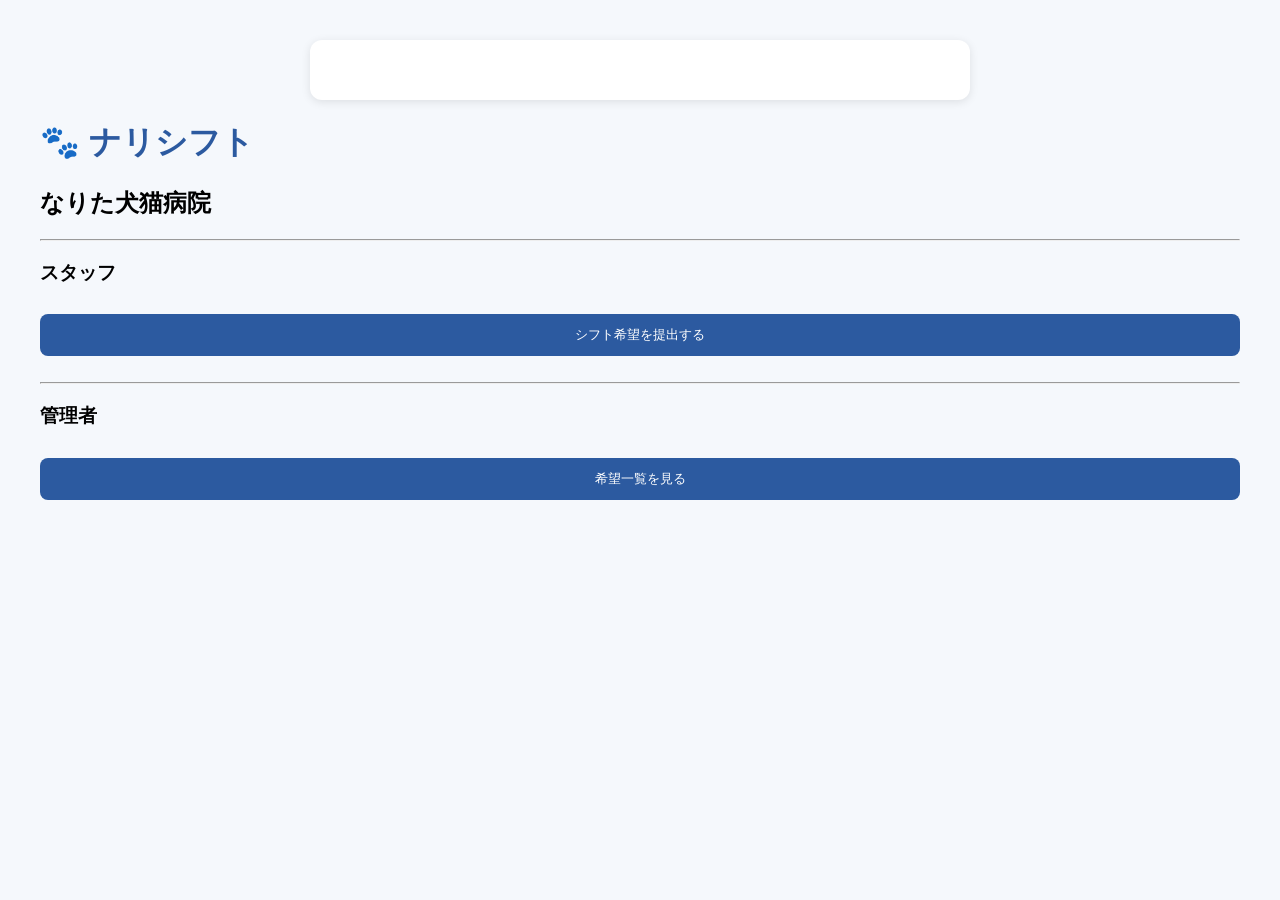
==== index.html @ 9a871ef3 "ナリシフト初回登録" ====
<!DOCTYPE html>
<html lang="ja">
<head>
    <meta charset="UTF-8">
    <meta name="viewport" content="width=device-width, initial-scale=1.0">
    <title>ナリシフト</title>
    <link rel="stylesheet" href="style.css">
</head>
<body>
   <div class="container"></div> 

    <h1>🐾 ナリシフト</h1>

    <h2>なりた犬猫病院</h2>

    <hr>

    <h3>スタッフ</h3>

    <a href="staff.html">
    <button>シフト希望を提出する</button>
</a>

    <br><br>

    <hr>

    <h3>管理者</h3>

    <a href="manager.html">
    <button>希望一覧を見る</button>
</a>
</div>
</body>
</html>
---- style.css ----
body {
    font-family: sans-serif;
    background-color: #f5f8fc;
    margin: 40px;
}

h1 {
    color: #2c5aa0;
}

button {
    background-color: #2c5aa0;
    color: white;
    border: none;
    padding: 12px 20px;
    border-radius: 8px;
    cursor: pointer;
}

button:hover {
    opacity: 0.9;
}
.container {
    max-width: 600px;
    margin: auto;
    background: white;
    padding: 30px;
    border-radius: 12px;
    box-shadow: 0 2px 10px rgba(0,0,0,0.1);
}

button {
    width: 100%;
    margin-top: 10px;
}
/* ===== カレンダー ===== */

#calendar{
    display:grid;
    grid-template-columns:repeat(7,1fr);
    gap:8px;
    margin-top:20px;
}

#calendar button{

    height:60px;

    border-radius:12px;

    border:1px solid #cfd8dc;

    background:white;
color: black;
    cursor:pointer;

    font-size:18px;

    transition:0.2s;
}

#calendar button:hover{

    background:#dff3e3;

}
#calendar div{

    text-align:center;

    font-weight:bold;

    color:#4F9E60;

}
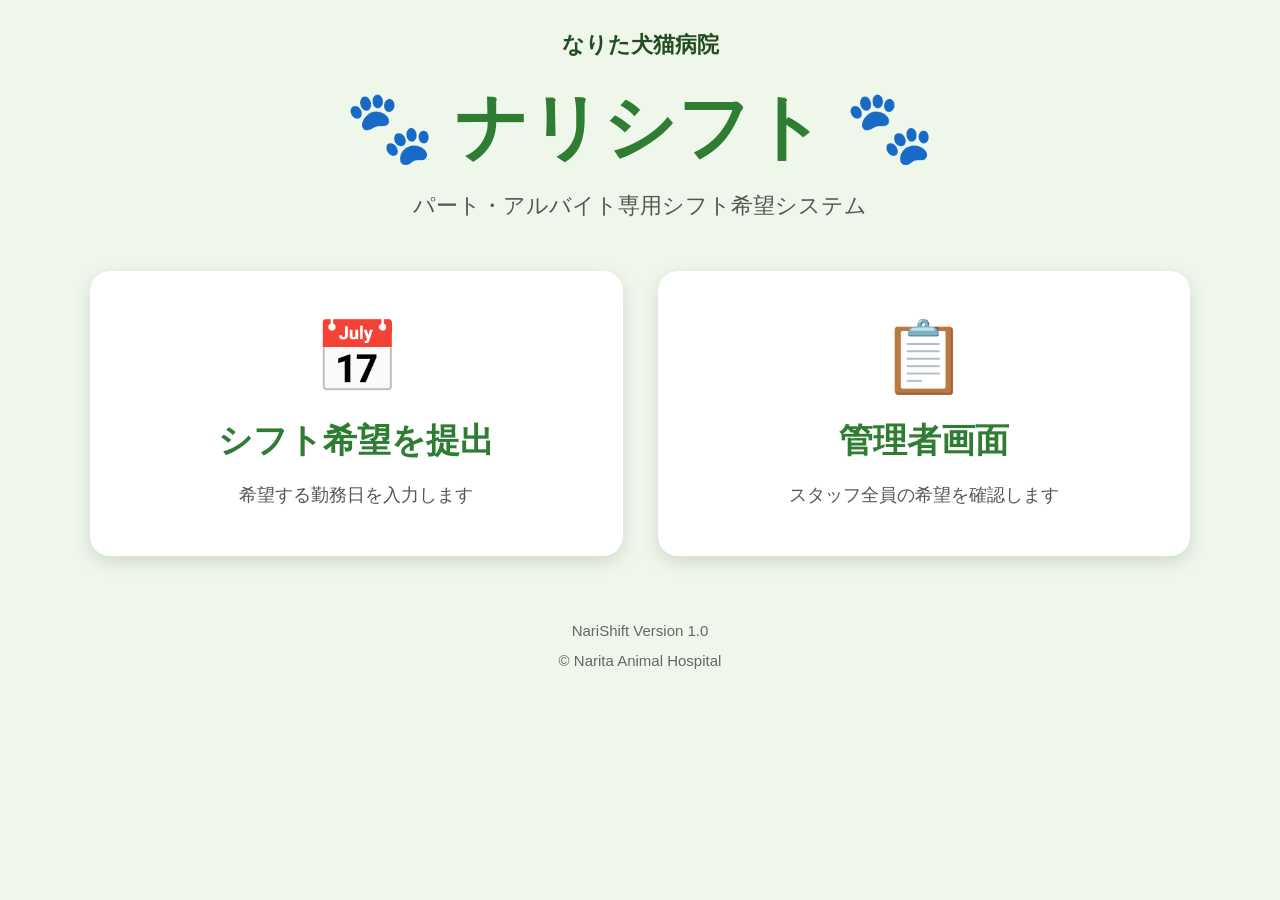
==== commit 084c4cb8: "スタッフ画面と管理者画面のカレンダー機能を実装" ====
--- a/index.html
+++ b/index.html
@@ -4,32 +4,92 @@
     <meta charset="UTF-8">
     <meta name="viewport" content="width=device-width, initial-scale=1.0">
     <title>ナリシフト</title>
+
     <link rel="stylesheet" href="style.css">
 </head>
+
 <body>
-   <div class="container"></div> 
 
-    <h1>🐾 ナリシフト</h1>
+<div class="container">
 
-    <h2>なりた犬猫病院</h2>
+    <!-- ヘッダー -->
+    <header class="header">
 
-    <hr>
+        <div class="hospital-name">
+            なりた犬猫病院
+        </div>
 
-    <h3>スタッフ</h3>
+        <h1 class="title">
+            🐾 ナリシフト 🐾
+        </h1>
 
-    <a href="staff.html">
-    <button>シフト希望を提出する</button>
-</a>
+        <p class="subtitle">
+            パート・アルバイト専用シフト希望システム
+        </p>
 
-    <br><br>
+    </header>
 
-    <hr>
+    <!-- メニュー -->
+    <main>
 
-    <h3>管理者</h3>
+        <div class="menu-grid">
 
-    <a href="manager.html">
-    <button>希望一覧を見る</button>
-</a>
+            <div class="menu-card"
+                 onclick="goStaff()">
+
+                <div class="icon">
+                    📅
+                </div>
+
+                <h2>
+                    シフト希望を提出
+                </h2>
+
+                <p>
+                    希望する勤務日を入力します
+                </p>
+
+            </div>
+
+            <div class="menu-card"
+                 onclick="goManager()">
+
+                <div class="icon">
+                    📋
+                </div>
+
+                <h2>
+                    管理者画面
+                </h2>
+
+                <p>
+                    スタッフ全員の希望を確認します
+                </p>
+
+            </div>
+
+        </div>
+
+    </main>
+
+    <!-- フッター -->
+
+    <footer class="footer">
+
+        <p>
+            NariShift Version 1.0
+        </p>
+
+        <p>
+            © Narita Animal Hospital
+        </p>
+
+    </footer>
+
 </div>
+
+<script src="script.js"></script>
+
 </body>
 </html>
+
--- a/style.css
+++ b/style.css
@@ -1,75 +1,399 @@
-body {
-    font-family: sans-serif;
-    background-color: #f5f8fc;
-    margin: 40px;
-}
-
-h1 {
-    color: #2c5aa0;
-}
-
-button {
-    background-color: #2c5aa0;
-    color: white;
-    border: none;
-    padding: 12px 20px;
-    border-radius: 8px;
-    cursor: pointer;
-}
-
-button:hover {
-    opacity: 0.9;
-}
-.container {
-    max-width: 600px;
-    margin: auto;
-    background: white;
-    padding: 30px;
-    border-radius: 12px;
-    box-shadow: 0 2px 10px rgba(0,0,0,0.1);
-}
-
-button {
-    width: 100%;
-    margin-top: 10px;
-}
-/* ===== カレンダー ===== */
+/* =====================================
+   ナリシフト Version1 共通スタイル
+===================================== */
+
+*{
+    margin:0;
+    padding:0;
+    box-sizing:border-box;
+}
+
+body{
+    font-family:
+        "Hiragino Kaku Gothic ProN",
+        "Yu Gothic",
+        sans-serif;
+
+    background:#eef7ea;
+
+    color:#234d20;
+}
+
+/* -------------------------
+    全体
+--------------------------*/
+
+.container{
+    width:95%;
+    max-width:1100px;
+    margin:auto;
+    padding:30px 0;
+}
+
+/* -------------------------
+    ヘッダー
+--------------------------*/
+
+.header{
+
+    text-align:center;
+
+    margin-bottom:50px;
+
+}
+
+.hospital-name{
+
+    font-size:22px;
+
+    font-weight:bold;
+
+    margin-bottom:20px;
+
+}
+
+.title{
+
+    font-size:72px;
+
+    color:#2e7d32;
+
+    margin-bottom:15px;
+
+    font-weight:bold;
+
+}
+
+.subtitle{
+
+    font-size:22px;
+
+    color:#555;
+
+}
+
+/* -------------------------
+    メニュー
+--------------------------*/
+
+.menu-grid{
+
+    display:grid;
+
+    grid-template-columns:repeat(auto-fit,minmax(320px,1fr));
+
+    gap:35px;
+
+}
+
+.menu-card{
+
+    background:white;
+
+    border-radius:20px;
+
+    padding:45px 30px;
+
+    text-align:center;
+
+    cursor:pointer;
+
+    transition:.3s;
+
+    box-shadow:0 6px 18px rgba(0,0,0,.12);
+
+}
+
+.menu-card:hover{
+
+    transform:translateY(-8px);
+
+    box-shadow:0 10px 28px rgba(0,0,0,.18);
+
+}
+
+.icon{
+
+    font-size:70px;
+
+    margin-bottom:20px;
+
+}
+
+.menu-card h2{
+
+    color:#2e7d32;
+
+    margin-bottom:15px;
+
+    font-size:34px;
+
+}
+
+.menu-card p{
+
+    font-size:18px;
+
+    color:#555;
+
+    line-height:1.8;
+
+}
+
+/* -------------------------
+    共通ボタン
+--------------------------*/
+
+button{
+
+    background:#5ca75c;
+
+    color:white;
+
+    border:none;
+
+    border-radius:10px;
+
+    padding:14px 30px;
+
+    font-size:18px;
+
+    cursor:pointer;
+
+    transition:.2s;
+
+}
+
+button:hover{
+
+    background:#3d8c45;
+
+}
+
+/* -------------------------
+    入力欄
+--------------------------*/
+
+select,
+input,
+textarea{
+
+    width:100%;
+
+    padding:12px;
+
+    margin-top:8px;
+
+    margin-bottom:20px;
+
+    border:1px solid #b8d8b8;
+
+    border-radius:8px;
+
+    font-size:16px;
+
+    background:white;
+
+}
+
+textarea{
+
+    resize:vertical;
+
+}
+
+/* -------------------------
+    カード
+--------------------------*/
+
+.card{
+
+    background:white;
+
+    border-radius:18px;
+
+    padding:25px;
+
+    margin-bottom:25px;
+
+    box-shadow:0 4px 15px rgba(0,0,0,.08);
+
+}
+
+/* -------------------------
+    フッター
+--------------------------*/
+
+.footer{
+
+    text-align:center;
+
+    margin-top:60px;
+
+    color:#666;
+
+    line-height:2;
+
+    font-size:15px;
+
+}
+
+/* -------------------------
+    レスポンシブ
+--------------------------*/
+
+@media(max-width:768px){
+
+.title{
+
+    font-size:48px;
+
+}
+
+.hospital-name{
+
+    font-size:18px;
+
+}
+
+.subtitle{
+
+    font-size:18px;
+
+}
+
+.menu-card{
+
+    padding:35px 20px;
+
+}
+
+.menu-card h2{
+
+    font-size:28px;
+
+}
+
+.icon{
+
+    font-size:55px;
+
+}
+
+}
+
+@media(max-width:480px){
+
+.title{
+
+    font-size:38px;
+
+}
+
+.menu-grid{
+
+    grid-template-columns:1fr;
+
+}
+
+.container{
+
+    width:94%;
+
+}
+
+}
+/* -------------------------
+    カレンダー
+--------------------------*/
 
 #calendar{
+
     display:grid;
+
     grid-template-columns:repeat(7,1fr);
-    gap:8px;
-    margin-top:20px;
-}
-
-#calendar button{
-
-    height:60px;
-
-    border-radius:12px;
-
-    border:1px solid #cfd8dc;
-
-    background:white;
-color: black;
+
+    gap:6px;
+
+}
+
+.calendar-weekday{
+
+    text-align:center;
+
+    font-weight:bold;
+
+    color:#2e7d32;
+
+    padding:6px 0;
+
+}
+
+.calendar-day{
+
+    background:#f7fbf5;
+
+    border:1px solid #d8ecd6;
+
+    border-radius:8px;
+
+    min-height:70px;
+
+    padding:6px;
+
     cursor:pointer;
 
-    font-size:18px;
-
-    transition:0.2s;
-}
-
-#calendar button:hover{
-
-    background:#dff3e3;
-
-}
-#calendar div{
-
-    text-align:center;
-
-    font-weight:bold;
-
-    color:#4F9E60;
-
-}
+    transition:.2s;
+
+}
+
+.calendar-day:hover{
+
+    background:#e6f4e2;
+
+}
+
+.calendar-day.selected{
+
+    border:2px solid #3d8c45;
+
+    background:#dff0dc;
+
+}
+
+.day-number{
+
+    font-size:14px;
+
+    font-weight:bold;
+
+    color:#234d20;
+
+}
+
+.day-info{
+
+    font-size:11px;
+
+    color:#3d8c45;
+
+    margin-top:4px;
+
+    line-height:1.3;
+
+}
+/* -------------------------
+    管理者カレンダー
+--------------------------*/
+
+.manager-day-line{
+
+    font-size:10px;
+
+    margin-top:3px;
+
+    font-weight:bold;
+
+    line-height:1.4;
+
+}
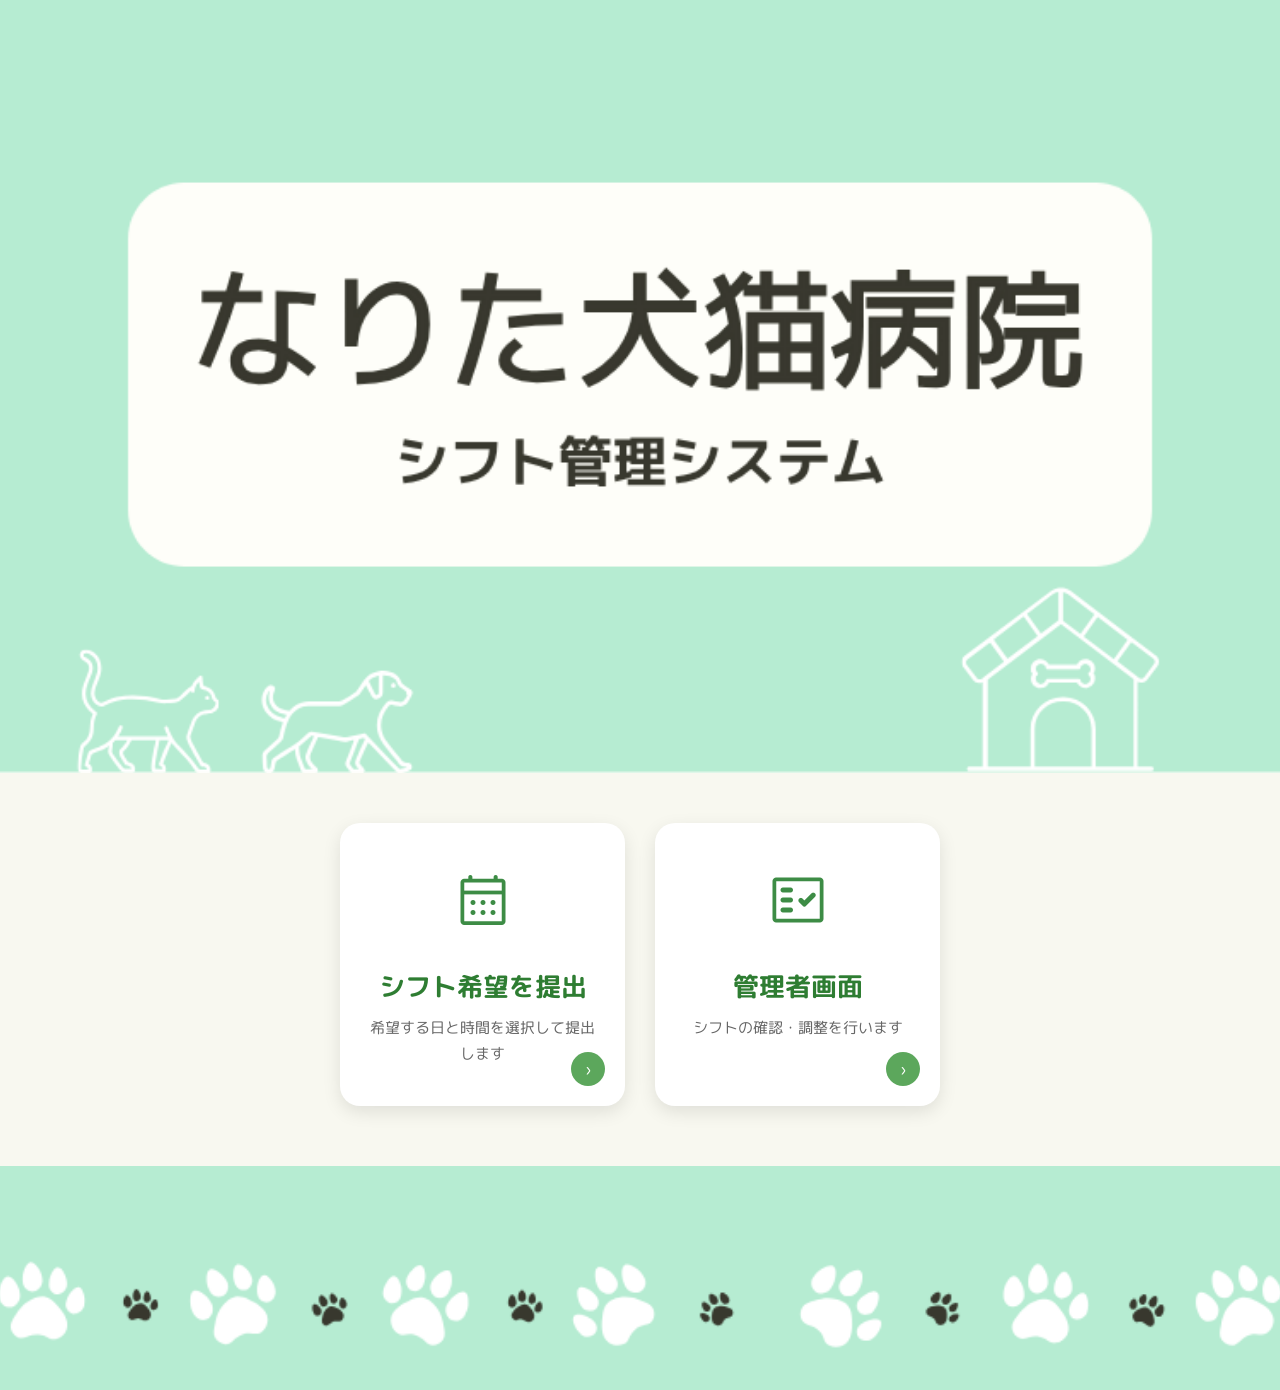
==== commit d9359301: "デザイン統一：カラー・フォント・アイコン・スタッフカラードットを変更" ====
--- a/index.html
+++ b/index.html
@@ -4,87 +4,43 @@
     <meta charset="UTF-8">
     <meta name="viewport" content="width=device-width, initial-scale=1.0">
     <title>ナリシフト</title>
+    <link rel="preconnect" href="https://fonts.googleapis.com">
+<link href="https://fonts.googleapis.com/css2?family=M+PLUS+Rounded+1c:wght@400;700;800&display=swap" rel="stylesheet">
+<link rel="stylesheet" href="https://fonts.googleapis.com/css2?family=Material+Symbols+Rounded:opsz,wght,FILL,GRAD@24,400,0,0" />
 
     <link rel="stylesheet" href="style.css">
 </head>
 
 <body>
 
-<div class="container">
+<div class="top-page">
 
-    <!-- ヘッダー -->
-    <header class="header">
+    <div class="top-header-image"></div>
 
-        <div class="hospital-name">
-            なりた犬猫病院
-        </div>
-
-        <h1 class="title">
-            🐾 ナリシフト 🐾
-        </h1>
-
-        <p class="subtitle">
-            パート・アルバイト専用シフト希望システム
-        </p>
-
-    </header>
-
-    <!-- メニュー -->
-    <main>
+    <section class="hero">
 
         <div class="menu-grid">
 
-            <div class="menu-card"
-                 onclick="goStaff()">
+  <div class="menu-card" onclick="goStaff()">
+    <div class="icon"><span class="material-symbols-rounded">calendar_month</span></div>
+    <h2>シフト希望を提出</h2>
+    <p>希望する日と時間を選択して提出します</p>
+    <div class="card-arrow">›</div>
+</div>
 
-                <div class="icon">
-                    📅
-                </div>
-
-                <h2>
-                    シフト希望を提出
-                </h2>
-
-                <p>
-                    希望する勤務日を入力します
-                </p>
-
-            </div>
-
-            <div class="menu-card"
-                 onclick="goManager()">
-
-                <div class="icon">
-                    📋
-                </div>
-
-                <h2>
-                    管理者画面
-                </h2>
-
-                <p>
-                    スタッフ全員の希望を確認します
-                </p>
-
-            </div>
+<div class="menu-card" onclick="goManager()">
+    <div class="icon"><span class="material-symbols-rounded">fact_check</span></div>
+    <h2>管理者画面</h2>
+    <p>シフトの確認・調整を行います</p>
+    <div class="card-arrow">›</div>
+</div>
+          
 
         </div>
 
-    </main>
+    </section>
 
-    <!-- フッター -->
-
-    <footer class="footer">
-
-        <p>
-            NariShift Version 1.0
-        </p>
-
-        <p>
-            © Narita Animal Hospital
-        </p>
-
-    </footer>
+    <div class="top-footer-image"></div>
 
 </div>
 
@@ -92,4 +48,3 @@
 
 </body>
 </html>
-
--- a/style.css
+++ b/style.css
@@ -10,14 +10,15 @@
 
 body{
     font-family:
+        "M PLUS Rounded 1c",
         "Hiragino Kaku Gothic ProN",
         "Yu Gothic",
         sans-serif;
 
-    background:#eef7ea;
-
-    color:#234d20;
-}
+    background:#fefef9;
+    color:#333333;
+}
+
 
 /* -------------------------
     全体
@@ -54,9 +55,9 @@
 
 .title{
 
-    font-size:72px;
-
-    color:#2e7d32;
+    font-size:48px;
+
+    color:#3d8c45;
 
     margin-bottom:15px;
 
@@ -64,6 +65,7 @@
 
 }
 
+
 .subtitle{
 
     font-size:22px;
@@ -122,7 +124,7 @@
 
 .menu-card h2{
 
-    color:#2e7d32;
+    color:#3d8c45;
 
     margin-bottom:15px;
 
@@ -130,6 +132,7 @@
 
 }
 
+
 .menu-card p{
 
     font-size:18px;
@@ -143,10 +146,9 @@
 /* -------------------------
     共通ボタン
 --------------------------*/
-
 button{
 
-    background:#5ca75c;
+    background:#3d8c45;
 
     color:white;
 
@@ -166,9 +168,10 @@
 
 button:hover{
 
-    background:#3d8c45;
-
-}
+    background:#2e7031;
+
+}
+
 
 /* -------------------------
     入力欄
@@ -397,3 +400,301 @@
     line-height:1.4;
 
 }
+/* =====================================
+   トップ画面専用デザイン
+===================================== */
+
+.top-page{
+
+    background:#f8f8f0;
+
+}
+
+.top-header-image{
+
+    width:100%;
+
+    aspect-ratio:750/453;
+
+    background-image:url('images/top-header-bg.png');
+
+    background-size:cover;
+
+    background-position:center;
+
+}
+
+.top-footer-image{
+
+    width:100%;
+
+    aspect-ratio:750/131;
+
+    background-image:url('images/top-footer-bg.png');
+
+    background-size:cover;
+
+    background-position:center;
+
+    margin-top:40px;
+
+}
+
+.hero{
+
+    text-align:center;
+
+    padding:50px 6% 20px;
+
+}
+
+.menu-grid{
+
+    display:grid;
+
+    grid-template-columns:repeat(auto-fit,minmax(280px,1fr));
+
+    gap:30px;
+
+    max-width:600px;
+
+    margin:0 auto;
+
+}
+
+.menu-card{
+
+    position:relative;
+
+    background:white;
+
+    border-radius:20px;
+
+    padding:40px 25px;
+
+    text-align:center;
+
+    cursor:pointer;
+
+    transition:.3s;
+
+    box-shadow:0 6px 18px rgba(0,0,0,.1);
+
+}
+
+.menu-card:hover{
+
+    transform:translateY(-6px);
+
+    box-shadow:0 10px 24px rgba(0,0,0,.15);
+
+}
+
+.menu-card .icon{
+
+    font-size:60px;
+
+    margin-bottom:15px;
+
+}
+
+.menu-card h2{
+
+    color:#2e7d32;
+
+    margin-bottom:10px;
+
+    font-size:26px;
+
+}
+
+.menu-card p{
+
+    font-size:15px;
+
+    color:#666;
+
+    line-height:1.7;
+
+}
+
+.card-arrow{
+
+    position:absolute;
+
+    bottom:20px;
+
+    right:20px;
+
+    width:34px;
+
+    height:34px;
+
+    background:#5ca75c;
+
+    color:white;
+
+    border-radius:50%;
+
+    display:flex;
+
+    align-items:center;
+
+    justify-content:center;
+
+    font-size:18px;
+
+}
+/* -------------------------
+    スタッフカラードット
+--------------------------*/
+
+.staff-dot{
+
+    display:inline-block;
+
+    width:10px;
+
+    height:10px;
+
+    border-radius:50%;
+
+    margin-right:6px;
+
+    vertical-align:middle;
+
+}
+
+.staff-list-item{
+
+    display:flex;
+
+    align-items:center;
+
+    margin-bottom:10px;
+
+    font-size:16px;
+
+}
+
+.manager-day-line{
+
+    display:flex;
+
+    align-items:center;
+
+    font-size:10px;
+
+    margin-top:3px;
+
+    font-weight:bold;
+
+    line-height:1.4;
+
+}
+/* -------------------------
+    カスタムプルダウン
+--------------------------*/
+
+.custom-select{
+
+    position:relative;
+
+    margin-top:8px;
+
+    margin-bottom:20px;
+
+}
+
+.custom-select-trigger{
+
+    display:flex;
+
+    align-items:center;
+
+    justify-content:space-between;
+
+    padding:12px;
+
+    border:1px solid #b8d8b8;
+
+    border-radius:8px;
+
+    background:white;
+
+    font-size:16px;
+
+    cursor:pointer;
+
+}
+
+.custom-select-arrow{
+
+    font-size:12px;
+
+    color:#888;
+
+}
+
+.custom-select-options{
+
+    display:none;
+
+    position:absolute;
+
+    top:calc(100% + 6px);
+
+    left:0;
+
+    right:0;
+
+    background:white;
+
+    border:1px solid #b8d8b8;
+
+    border-radius:8px;
+
+    box-shadow:0 6px 18px rgba(0,0,0,.12);
+
+    z-index:10;
+
+    overflow:hidden;
+
+}
+
+.custom-select-options.open{
+
+    display:block;
+
+}
+
+.custom-select-option{
+
+    display:flex;
+
+    align-items:center;
+
+    padding:12px;
+
+    cursor:pointer;
+
+    transition:.15s;
+
+}
+
+.custom-select-option:hover{
+
+    background:#eef7ea;
+
+}
+/* -------------------------
+    線画アイコン
+--------------------------*/
+
+.material-symbols-rounded{
+
+    font-size:60px;
+
+    color:#3d8c45;
+
+}
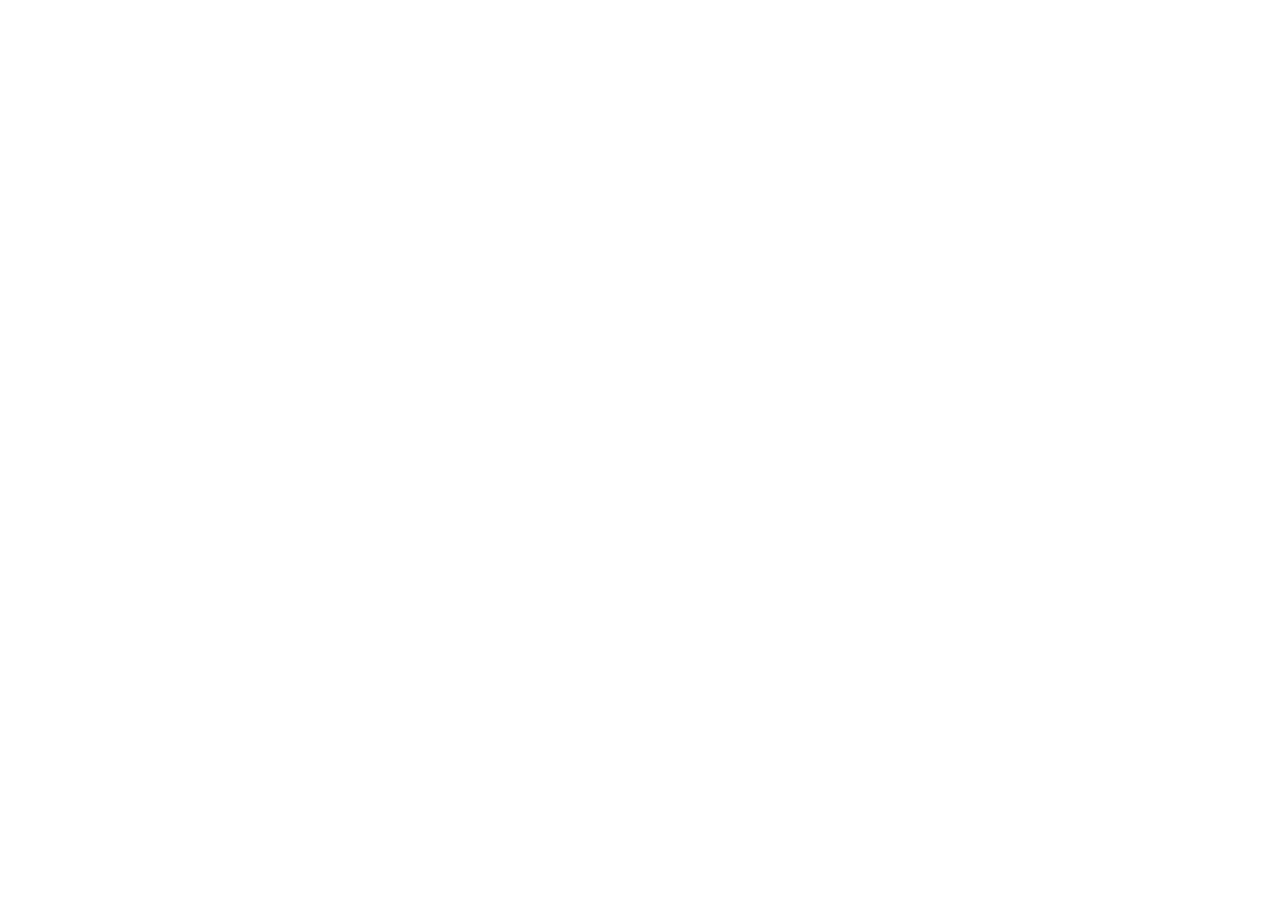
==== commit b320afe6: "管理者編集機能・締切案内・月送り機能・合言葉認証を追加" ====
--- a/index.html
+++ b/index.html
@@ -2,6 +2,8 @@
 <html lang="ja">
 <head>
     <meta charset="UTF-8">
+    <script src="auth.js"></script>
+    
     <meta name="viewport" content="width=device-width, initial-scale=1.0">
     <title>ナリシフト</title>
     <link rel="preconnect" href="https://fonts.googleapis.com">
--- a/style.css
+++ b/style.css
@@ -698,3 +698,278 @@
     color:#3d8c45;
 
 }
+/* -------------------------
+    取消ボタン
+--------------------------*/
+
+.cancel-button{
+
+    background:white;
+
+    color:#c0392b;
+
+    border:1px solid #c0392b;
+
+    margin-left:10px;
+
+}
+
+.cancel-button:hover{
+
+    background:#fdecea;
+
+}
+/* -------------------------
+    確定ステータス
+--------------------------*/
+
+.status-pending{
+
+    color:#c0392b;
+
+    font-weight:bold;
+
+}
+
+.status-confirmed{
+
+    color:#2e7031;
+
+    font-weight:bold;
+
+}
+
+button:disabled{
+
+    background:#ccc;
+
+    cursor:not-allowed;
+
+}
+/* =====================================
+   印刷用スタイル（管理者画面）
+===================================== */
+
+@media print{
+
+    @page{
+
+        size:A4 landscape;
+
+        margin:8mm;
+
+    }
+
+    body{
+
+        background:white;
+
+    }
+
+    .no-print{
+
+        display:none !important;
+
+    }
+
+    .staff-dot{
+
+        -webkit-print-color-adjust:exact;
+
+        print-color-adjust:exact;
+
+        color-adjust:exact;
+
+    }
+
+    .container{
+
+        width:100%;
+
+        padding:0;
+
+    }
+
+    .card{
+
+        box-shadow:none;
+
+        padding:0;
+
+        margin-bottom:8px;
+
+    }
+
+    .card h2{
+
+        font-size:15px;
+
+        margin-bottom:6px;
+
+    }
+
+    .staff-list-item{
+
+        display:inline-flex;
+
+        margin-right:18px;
+
+        margin-bottom:0;
+
+        font-size:12px;
+
+    }
+
+    #calendar{
+
+        gap:2px;
+
+    }
+
+    .calendar-weekday{
+
+        font-size:11px;
+
+        padding:2px 0;
+
+    }
+
+    .calendar-day{
+
+        border:1px solid #ccc;
+
+        min-height:50px;
+
+        padding:3px;
+
+        background:white;
+
+    }
+
+    .calendar-day:hover{
+
+        background:white;
+
+    }
+
+    .day-number{
+
+        font-size:11px;
+
+    }
+
+    .manager-day-line{
+
+        font-size:8px;
+
+    }
+
+}
+
+
+/* -------------------------
+    確定シフト表示
+--------------------------*/
+
+.confirmed-row{
+
+    padding:8px 0;
+
+    border-bottom:1px solid #eee;
+
+    font-size:15px;
+
+}
+/* -------------------------
+    スタッフ管理
+--------------------------*/
+
+.staff-manage-row{
+
+    display:flex;
+
+    align-items:center;
+
+    gap:10px;
+
+    padding:10px 0;
+
+    border-bottom:1px solid #eee;
+
+    font-size:14px;
+
+}
+
+.staff-manage-patterns{
+
+    color:#777;
+
+    font-size:12px;
+
+}
+/* -------------------------
+    締切の案内文
+--------------------------*/
+
+.deadline-note{
+
+    background:#fff7e6;
+
+    border:1px solid #f0d78c;
+
+    color:#8a6d1a;
+
+    padding:10px 14px;
+
+    border-radius:8px;
+
+    font-size:14px;
+
+    margin:10px 0 20px;
+
+}
+/* -------------------------
+    月送りボタン
+--------------------------*/
+
+.month-nav{
+
+    display:flex;
+
+    align-items:center;
+
+    justify-content:space-between;
+
+    margin-bottom:15px;
+
+}
+
+.month-nav h2{
+
+    margin:0;
+
+}
+
+.month-nav-btn{
+
+    background:white;
+
+    color:#3d8c45;
+
+    border:1px solid #b8d8b8;
+
+    border-radius:8px;
+
+    padding:8px 14px;
+
+    font-size:16px;
+
+    cursor:pointer;
+
+}
+
+.month-nav-btn:hover{
+
+    background:#eef7ea;
+
+}
